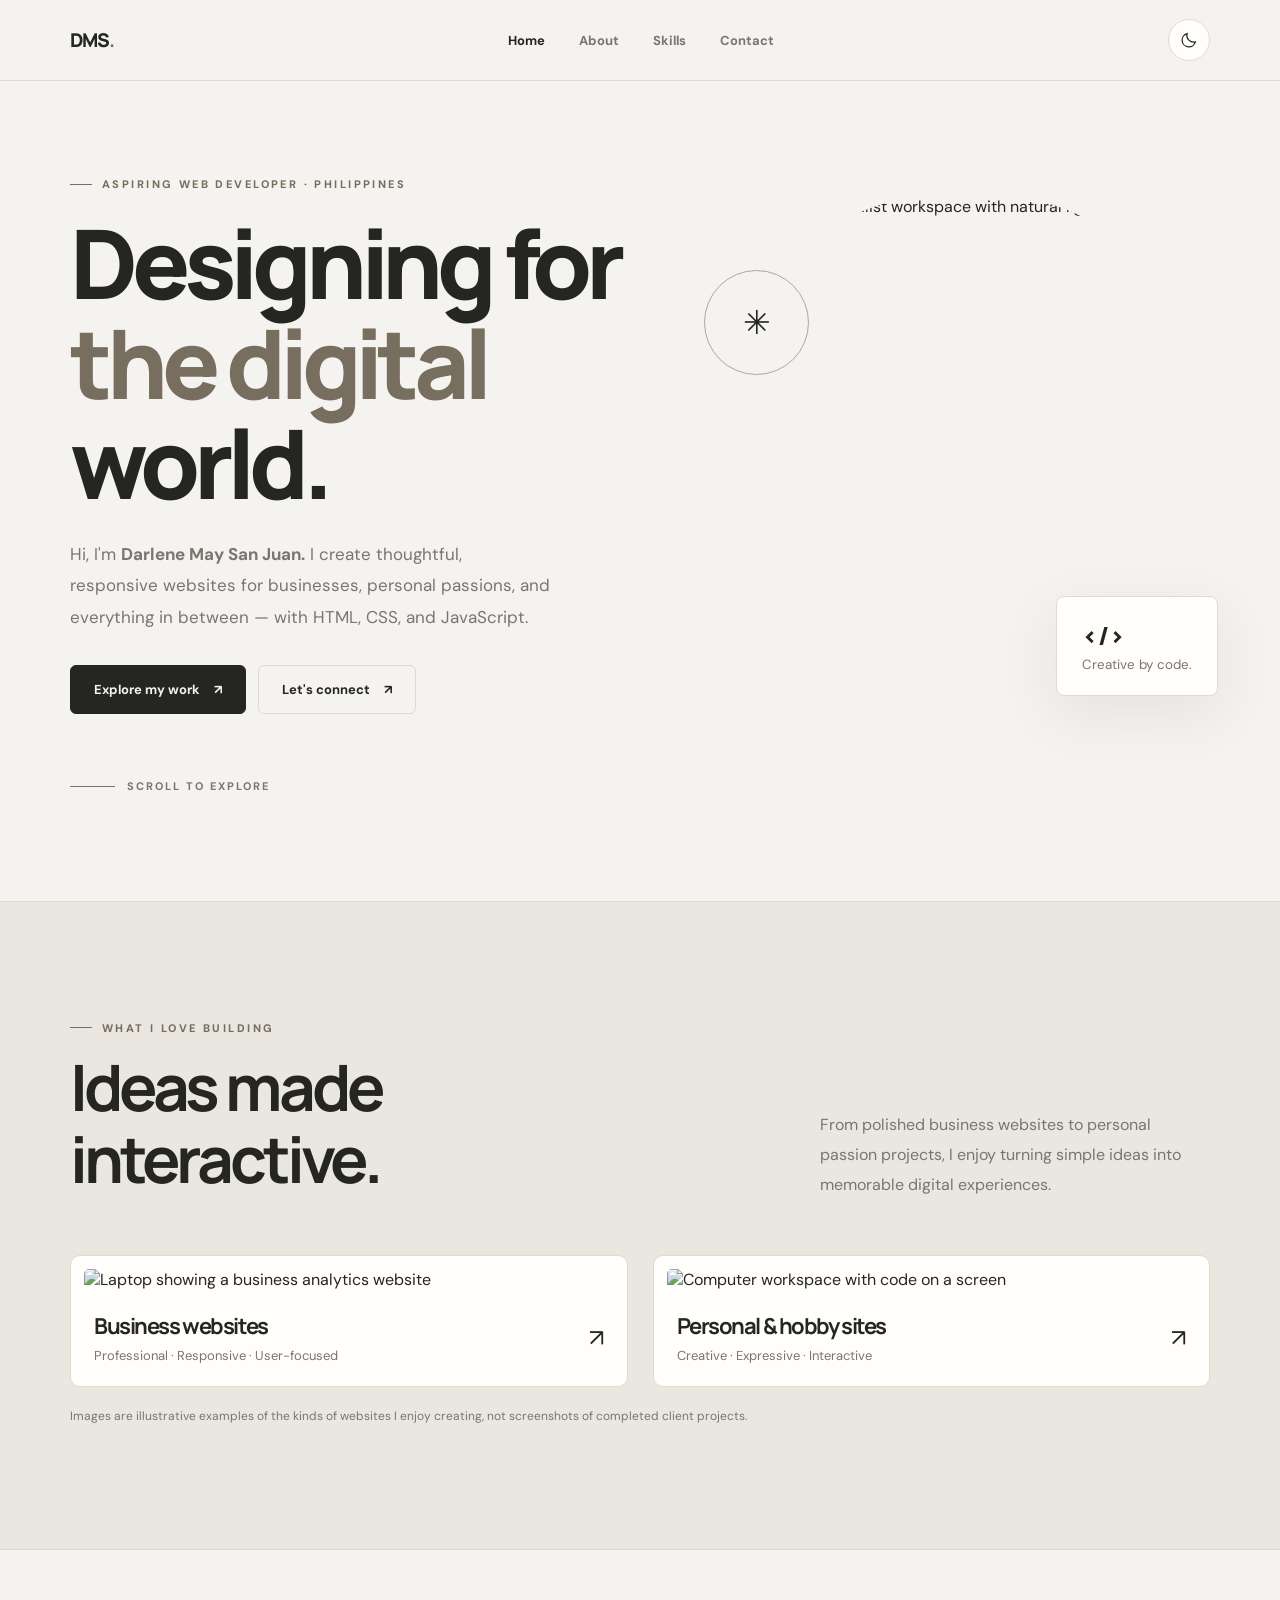
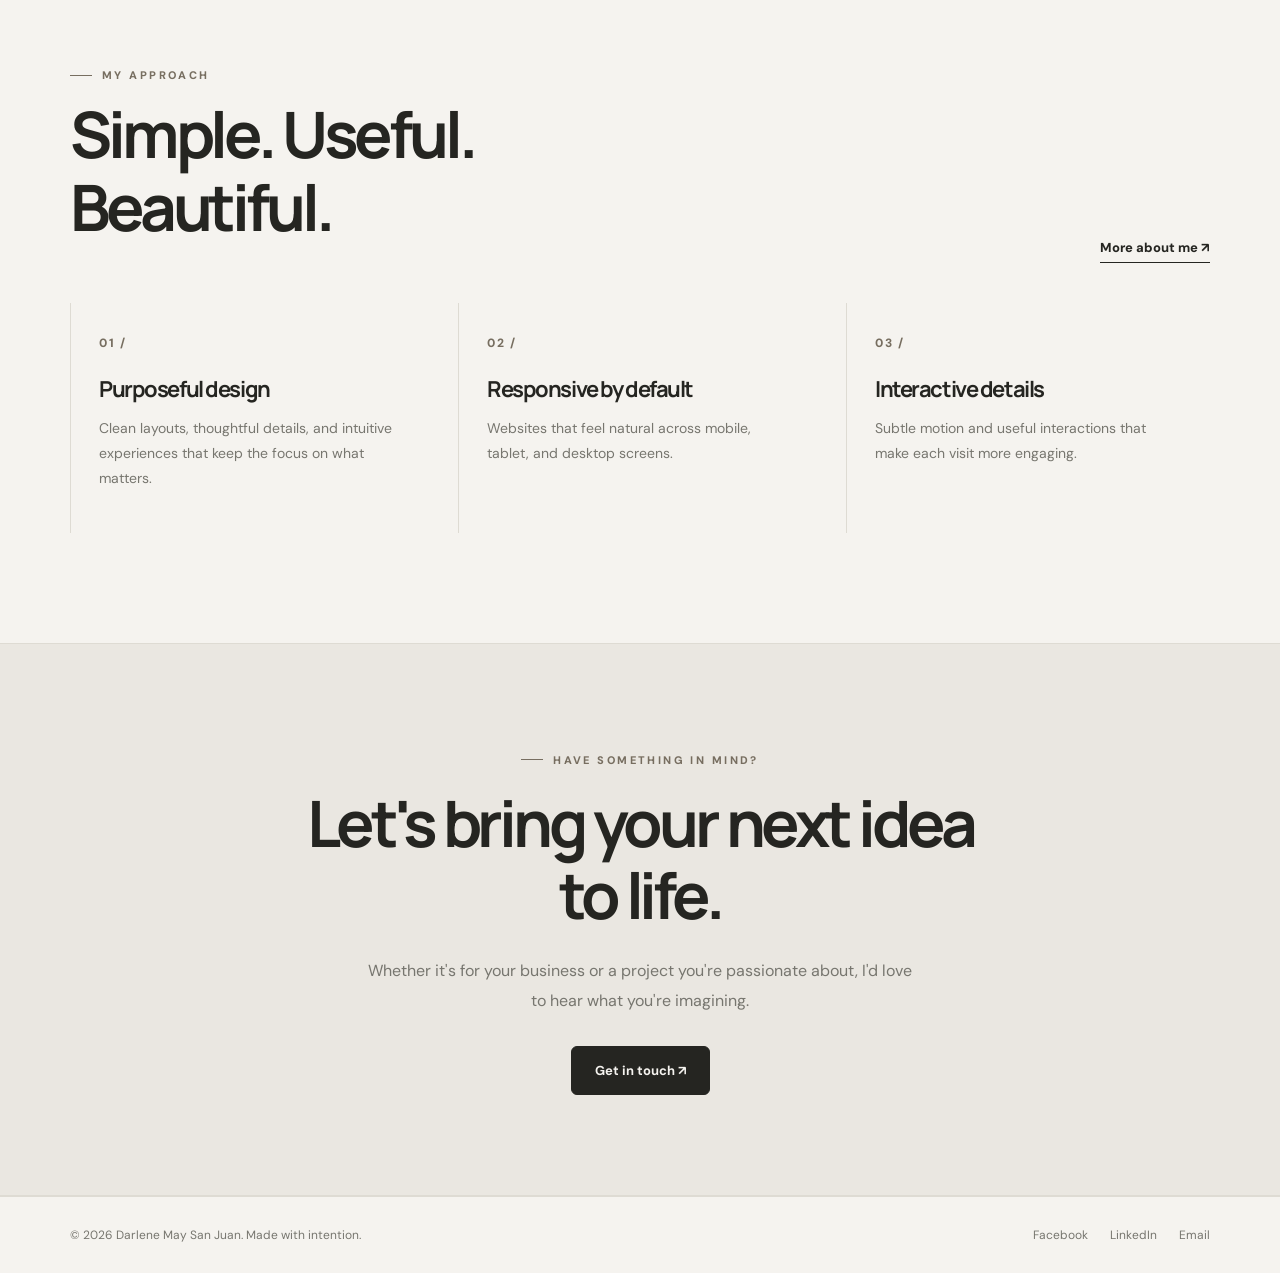
==== index.html @ 1e3a49b5 "Main files." ====
<!DOCTYPE html><html lang="en"><head><meta charset="UTF-8"><meta name="viewport" content="width=device-width, initial-scale=1"><meta name="description" content="Darlene May San Juan — aspiring web developer creating modern websites for businesses and hobbies."><title>Home | Darlene May San Juan</title><script src="js/theme-init.js"></script><link rel="stylesheet" href="css/style.css"></head><body><header class="site-header"><div class="container nav-wrap"><a class="brand" href="index.html" aria-label="Darlene May San Juan home">DMS<span>.</span></a><nav id="nav-links" class="nav-links" aria-label="Main navigation"><a href="index.html" class="active">Home</a><a href="about.html" class="">About</a><a href="skills.html" class="">Skills</a><a href="contact.html" class="">Contact</a></nav><div class="nav-actions"><button id="theme-toggle" class="icon-button" type="button" aria-label="Toggle light and dark mode" title="Toggle theme"><svg class="moon" viewBox="0 0 24 24" fill="none" stroke="currentColor" stroke-width="1.7"><path d="M20.5 14.5A9 9 0 0 1 9.5 3.5 9 9 0 1 0 20.5 14.5Z"/></svg><svg class="sun" viewBox="0 0 24 24" fill="none" stroke="currentColor" stroke-width="1.7"><circle cx="12" cy="12" r="4"/><path d="M12 2v2m0 16v2M4.93 4.93l1.42 1.42m11.3 11.3 1.42 1.42M2 12h2m16 0h2M4.93 19.07l1.42-1.42m11.3-11.3 1.42-1.42"/></svg></button><button id="menu-toggle" class="icon-button menu-toggle" type="button" aria-label="Toggle navigation" aria-expanded="false" aria-controls="nav-links"><svg viewBox="0 0 24 24" fill="none" stroke="currentColor" stroke-width="1.8"><path d="M4 7h16M4 12h16M4 17h16"/></svg></button></div></div></header><main><div class="container"><section class="hero"><div class="hero-copy reveal"><span class="eyebrow">Aspiring web developer · Philippines</span><h1>Designing for <em>the digital</em> world.</h1><p class="muted hero-desc">Hi, I'm <strong>Darlene May San Juan.</strong> I create thoughtful, responsive websites for businesses, personal passions, and everything in between — with HTML, CSS, and JavaScript.</p><div class="hero-actions"><a class="btn" href="#work">Explore my work <span>↗</span></a><a class="btn btn-outline" href="contact.html">Let's connect <span>↗</span></a></div><div class="scroll-hint">Scroll to explore</div></div><div class="hero-visual reveal"><img class="hero-photo" src="https://images.unsplash.com/photo-1497366811353-6870744d04b2?auto=format&fit=crop&w=1100&q=85" alt="Bright minimalist workspace with natural light"><div class="orbit" aria-hidden="true">✳</div><div class="floating-note"><strong>&lt;/&gt;</strong><small>Creative by code.</small></div></div></section></div><section class="section band" id="work"><div class="container"><div class="section-head reveal"><div><span class="eyebrow">What I love building</span><h2>Ideas made<br>interactive.</h2></div><p class="muted">From polished business websites to personal passion projects, I enjoy turning simple ideas into memorable digital experiences.</p></div><div class="work-grid"><article class="work-card reveal"><img loading="lazy" src="https://images.unsplash.com/photo-1460925895917-afdab827c52f?auto=format&fit=crop&w=1000&q=85" alt="Laptop showing a business analytics website"><div class="work-meta"><div><h3>Business websites</h3><p>Professional · Responsive · User-focused</p></div><span class="arrow" aria-hidden="true">↗</span></div></article><article class="work-card reveal"><img loading="lazy" src="https://images.unsplash.com/photo-1498050108023-c5249f4df085?auto=format&fit=crop&w=1000&q=85" alt="Computer workspace with code on a screen"><div class="work-meta"><div><h3>Personal & hobby sites</h3><p>Creative · Expressive · Interactive</p></div><span class="arrow" aria-hidden="true">↗</span></div></article></div><p class="muted" style="font-size:12px;margin-top:18px">Images are illustrative examples of the kinds of websites I enjoy creating, not screenshots of completed client projects.</p></div></section><section class="section"><div class="container"><div class="section-head reveal"><div><span class="eyebrow">My approach</span><h2>Simple. Useful.<br>Beautiful.</h2></div><a class="section-link" href="about.html">More about me ↗</a></div><div class="feature-grid"><div class="feature reveal"><span class="num">01 /</span><h3>Purposeful design</h3><p>Clean layouts, thoughtful details, and intuitive experiences that keep the focus on what matters.</p></div><div class="feature reveal"><span class="num">02 /</span><h3>Responsive by default</h3><p>Websites that feel natural across mobile, tablet, and desktop screens.</p></div><div class="feature reveal"><span class="num">03 /</span><h3>Interactive details</h3><p>Subtle motion and useful interactions that make each visit more engaging.</p></div></div></div></section><section class="band cta"><div class="container reveal"><span class="eyebrow">Have something in mind?</span><h2>Let's bring your next idea to life.</h2><p class="muted">Whether it's for your business or a project you're passionate about, I'd love to hear what you're imagining.</p><a class="btn" href="contact.html">Get in touch ↗</a></div></section></main><footer class="footer"><div class="container footer-inner"><span>© <span id="year">2026</span> Darlene May San Juan. Made with intention.</span><div class="footer-links"><a href="https://www.facebook.com/ptsanjuan01/" target="_blank" rel="noopener noreferrer">Facebook</a><a href="https://www.linkedin.com/in/ptsanjuan01" target="_blank" rel="noopener noreferrer">LinkedIn</a><a href="mailto:dsanjuan@cfo.gov.ph">Email</a></div></div></footer><button id="back-to-top" class="back-to-top" type="button" aria-label="Back to top">↑</button><script src="js/main.js" defer></script><script>document.getElementById('year').textContent=new Date().getFullYear()</script></body></html>
---- css/style.css ----
@import url('https://fonts.googleapis.com/css2?family=DM+Sans:wght@400;500;600;700&family=Manrope:wght@400;500;600;700;800&display=swap');
:root{--bg:#f5f3ef;--surface:#fffefa;--surface2:#eae7e1;--text:#252521;--muted:#77766f;--border:#dedbd3;--accent:#776e60;--accent2:#b1a596;--shadow:0 18px 60px rgba(42,39,34,.08);color-scheme:light}html[data-theme=dark]{--bg:#191a19;--surface:#232522;--surface2:#2c2e2a;--text:#f1f0eb;--muted:#b1b0a7;--border:#3b3d37;--accent:#c5b9a8;--accent2:#81796c;--shadow:0 18px 60px rgba(0,0,0,.18);color-scheme:dark}*{box-sizing:border-box}html{scroll-behavior:smooth}body{margin:0;background:var(--bg);color:var(--text);font-family:'DM Sans',sans-serif;transition:background .3s,color .3s}a{color:inherit;text-decoration:none}button,input,textarea{font:inherit}button{cursor:pointer}::selection{background:var(--accent2);color:#fff}.container{width:min(1140px,calc(100% - 48px));margin:auto}.site-header{position:sticky;top:0;z-index:50;background:color-mix(in srgb,var(--bg) 88%,transparent);backdrop-filter:blur(18px);border-bottom:1px solid var(--border)}.nav-wrap{min-height:80px;display:flex;align-items:center;justify-content:space-between;gap:24px}.brand{font:800 19px Manrope,sans-serif;letter-spacing:-.06em}.brand span{color:var(--accent)}.nav-links{display:flex;gap:34px;align-items:center}.nav-links a{font-size:13px;font-weight:700;color:var(--muted);transition:color .2s}.nav-links a:hover,.nav-links a.active{color:var(--text)}.nav-actions{display:flex;align-items:center;gap:12px}.icon-button{width:42px;height:42px;display:grid;place-items:center;border:1px solid var(--border);background:var(--surface);color:var(--text);border-radius:50%;transition:transform .25s,background .25s}.icon-button:hover{transform:translateY(-3px);background:var(--surface2)}.icon-button svg{width:18px;height:18px}.moon,.sun{display:none}html[data-theme=light] .moon,html:not([data-theme]) .moon{display:block}html[data-theme=dark] .sun{display:block}.menu-toggle{display:none}.eyebrow{display:inline-flex;align-items:center;gap:10px;text-transform:uppercase;letter-spacing:.22em;font-size:11px;font-weight:800;color:var(--accent)}.eyebrow:before{content:'';width:22px;height:1px;background:var(--accent)}h1,h2,h3,p{margin-top:0}h1,h2,h3{font-family:Manrope,sans-serif;letter-spacing:-.065em}h1{font-size:clamp(52px,7.5vw,104px);line-height:1.04;margin:22px 0 26px;font-weight:800}h2{font-size:clamp(36px,5vw,64px);line-height:1.13;margin:16px 0 20px}h3{font-size:22px;line-height:1.3}.muted{color:var(--muted);line-height:1.85}.hero{min-height:calc(100svh - 80px);display:grid;grid-template-columns:1.08fr .92fr;gap:7%;align-items:center;padding:70px 0 90px}.hero h1 em{font-style:normal;color:var(--accent)}.hero-desc{font-size:17px;max-width:480px}.hero-actions{display:flex;gap:12px;flex-wrap:wrap;margin-top:32px}.btn{display:inline-flex;align-items:center;justify-content:center;gap:14px;padding:15px 23px;border-radius:6px;border:1px solid var(--text);background:var(--text);color:var(--bg);font-weight:700;font-size:13px;transition:transform .25s,background .25s}.btn:hover{transform:translateY(-4px)}.btn-outline{background:transparent;color:var(--text);border-color:var(--border)}.btn-outline:hover{background:var(--surface2)}.hero-visual{position:relative;min-height:570px}.hero-photo{position:absolute;inset:0 24px 34px 25px;width:calc(100% - 49px);height:calc(100% - 34px);object-fit:cover;filter:saturate(.55);border-radius:190px 190px 10px 10px}.floating-note{position:absolute;right:-8px;bottom:70px;padding:21px 25px;background:var(--surface);box-shadow:var(--shadow);border:1px solid var(--border);border-radius:8px;animation:float 5s ease-in-out infinite}.floating-note strong{display:block;font:800 25px Manrope}.floating-note small{color:var(--muted)}.orbit{position:absolute;left:-18px;top:13%;width:105px;height:105px;border:1px solid var(--accent2);border-radius:50%;display:grid;place-items:center;background:var(--bg);font-size:33px;animation:float 6s ease-in-out infinite reverse}.scroll-hint{display:flex;gap:12px;align-items:center;font-size:11px;letter-spacing:.18em;text-transform:uppercase;font-weight:700;color:var(--muted);margin-top:65px}.scroll-hint:before{content:'';height:1px;width:45px;background:var(--muted)}section.section{padding:110px 0}.section-head{display:flex;justify-content:space-between;align-items:end;gap:35px;margin-bottom:40px}.section-head .muted{max-width:390px}.section-link{font-size:13px;font-weight:800;border-bottom:1px solid var(--text);padding-bottom:6px;white-space:nowrap}.work-grid{display:grid;grid-template-columns:1fr 1fr;gap:25px}.work-card{border:1px solid var(--border);background:var(--surface);padding:13px;border-radius:10px;transition:transform .35s,box-shadow .35s}.work-card:hover{transform:translateY(-8px);box-shadow:var(--shadow)}.work-card img{width:100%;height:310px;object-fit:cover;border-radius:5px;filter:saturate(.7)}.work-meta{display:flex;align-items:center;justify-content:space-between;padding:22px 10px 9px;gap:10px}.work-meta h3{margin:0 0 6px}.work-meta p{font-size:13px;margin:0;color:var(--muted)}.arrow{font-size:24px}.band{background:var(--surface2);border-top:1px solid var(--border);border-bottom:1px solid var(--border)}.feature-grid{display:grid;grid-template-columns:repeat(3,1fr);gap:24px}.feature{padding:28px;border-left:1px solid var(--border)}.feature .num{font-size:12px;color:var(--accent);font-weight:800;letter-spacing:.15em}.feature h3{margin:23px 0 12px}.feature p{font-size:14px;color:var(--muted);line-height:1.8}.cta{padding:100px 0;text-align:center}.cta h2{max-width:730px;margin:20px auto 25px}.cta p{max-width:560px;margin:0 auto 30px}.footer{border-top:1px solid var(--border);padding:30px 0}.footer-inner{display:flex;justify-content:space-between;gap:20px;align-items:center;font-size:12px;color:var(--muted)}.footer-links{display:flex;gap:22px}.page-intro{padding:110px 0 65px;max-width:850px}.page-intro h1{font-size:clamp(54px,7vw,85px)}.page-intro .muted{max-width:650px;font-size:17px}.split{display:grid;grid-template-columns:1fr 1fr;gap:9%;align-items:center}.about-image{width:100%;height:530px;object-fit:cover;border-radius:8px;filter:saturate(.65)}.body-copy p{line-height:1.95;color:var(--muted)}.stat-row{display:flex;gap:35px;margin-top:30px}.stat-row strong{font:800 32px Manrope;display:block}.stat-row small{color:var(--muted)}.skills-grid{display:grid;grid-template-columns:repeat(3,1fr);gap:20px}.skill-card{border:1px solid var(--border);background:var(--surface);border-radius:8px;padding:34px;transition:transform .25s}.skill-card:hover{transform:translateY(-5px)}.skill-icon{font:800 26px Manrope;color:var(--accent);margin-bottom:45px}.skill-card h3{margin-bottom:10px}.skill-card p{color:var(--muted);font-size:14px;line-height:1.8}.skill-tag{display:inline-block;font-size:11px;text-transform:uppercase;letter-spacing:.1em;border:1px solid var(--border);border-radius:30px;padding:7px 12px;margin:8px 5px 0 0;color:var(--muted)}.contact-grid{display:grid;grid-template-columns:.9fr 1.1fr;gap:10%;padding-bottom:120px}.contact-method{border-bottom:1px solid var(--border);padding:22px 0}.contact-method small{display:block;color:var(--muted);margin-bottom:9px;text-transform:uppercase;letter-spacing:.13em;font-size:11px}.contact-method a{font-weight:700;overflow-wrap:anywhere}.contact-method a:hover{text-decoration:underline}.contact-form{background:var(--surface);padding:35px;border:1px solid var(--border);border-radius:10px}.field{margin-bottom:20px}.field label{display:block;font-size:12px;font-weight:700;margin-bottom:9px}.field input,.field textarea{width:100%;padding:15px;background:var(--bg);color:var(--text);border:1px solid var(--border);border-radius:5px;outline:none}.field input:focus,.field textarea:focus{border-color:var(--accent)}.field textarea{resize:vertical;min-height:150px}.form-note{font-size:12px;color:var(--muted);line-height:1.6;margin-top:16px}.back-to-top{position:fixed;bottom:25px;right:25px;width:46px;height:46px;border-radius:50%;border:1px solid var(--border);background:var(--text);color:var(--bg);font-size:20px;z-index:40;opacity:0;pointer-events:none;transform:translateY(12px);transition:all .25s}.back-to-top.show{opacity:1;pointer-events:auto;transform:translateY(0)}.reveal{opacity:0;transform:translateY(35px);transition:opacity .8s ease,transform .8s ease}.reveal.visible{opacity:1;transform:translateY(0)}@keyframes float{0%,100%{transform:translateY(0)}50%{transform:translateY(-13px)}}@media(max-width:850px){.hero{grid-template-columns:1fr;gap:35px;padding-top:70px}.hero-visual{min-height:490px;max-width:570px;width:100%;margin:auto}.nav-links{position:absolute;top:80px;left:0;right:0;background:var(--surface);border-bottom:1px solid var(--border);padding:25px;display:none;flex-direction:column;align-items:flex-start}.nav-links.open{display:flex}.menu-toggle{display:grid}.section-head{align-items:start;flex-direction:column}.split,.contact-grid{grid-template-columns:1fr;gap:40px}.skills-grid{grid-template-columns:repeat(2,1fr)}}@media(max-width:600px){.container{width:min(100% - 36px,1140px)}.nav-wrap{min-height:70px}.nav-links{top:70px}.hero{min-height:auto;padding:60px 0 65px}.hero-visual{min-height:390px}.hero-photo{inset:0 14px 25px;width:calc(100% - 28px);height:calc(100% - 25px)}.orbit{left:0;width:70px;height:70px;font-size:25px}.floating-note{right:0;bottom:40px;padding:13px 16px}.scroll-hint{margin-top:38px}section.section{padding:75px 0}.work-grid,.feature-grid,.skills-grid{grid-template-columns:1fr}.work-card img{height:230px}.feature{padding:15px 0 15px 22px}.page-intro{padding:75px 0 35px}.about-image{height:350px}.contact-grid{padding-bottom:70px}.contact-form{padding:22px}.footer-inner{flex-direction:column;align-items:flex-start}.cta{padding:75px 0}}@media(prefers-reduced-motion:reduce){*,*:before,*:after{animation:none!important;scroll-behavior:auto!important;transition:none!important}.reveal{opacity:1;transform:none}}
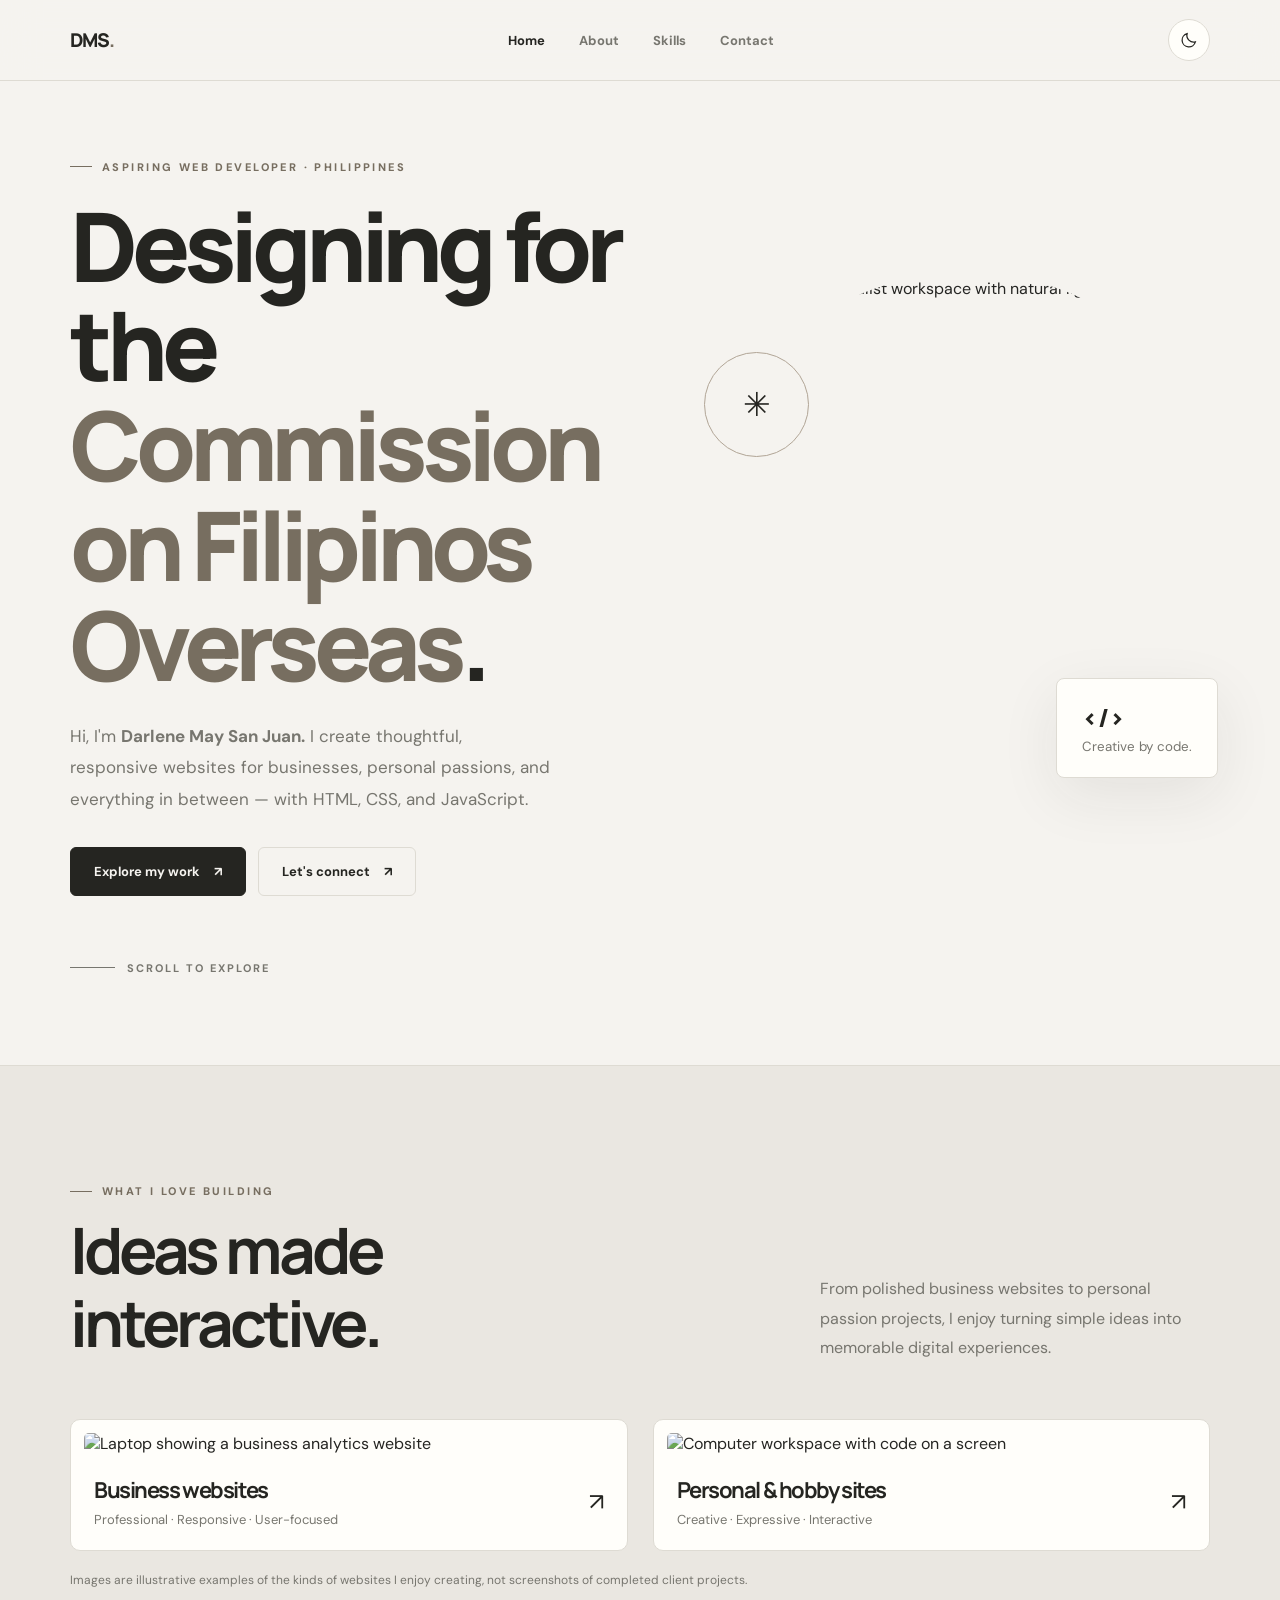
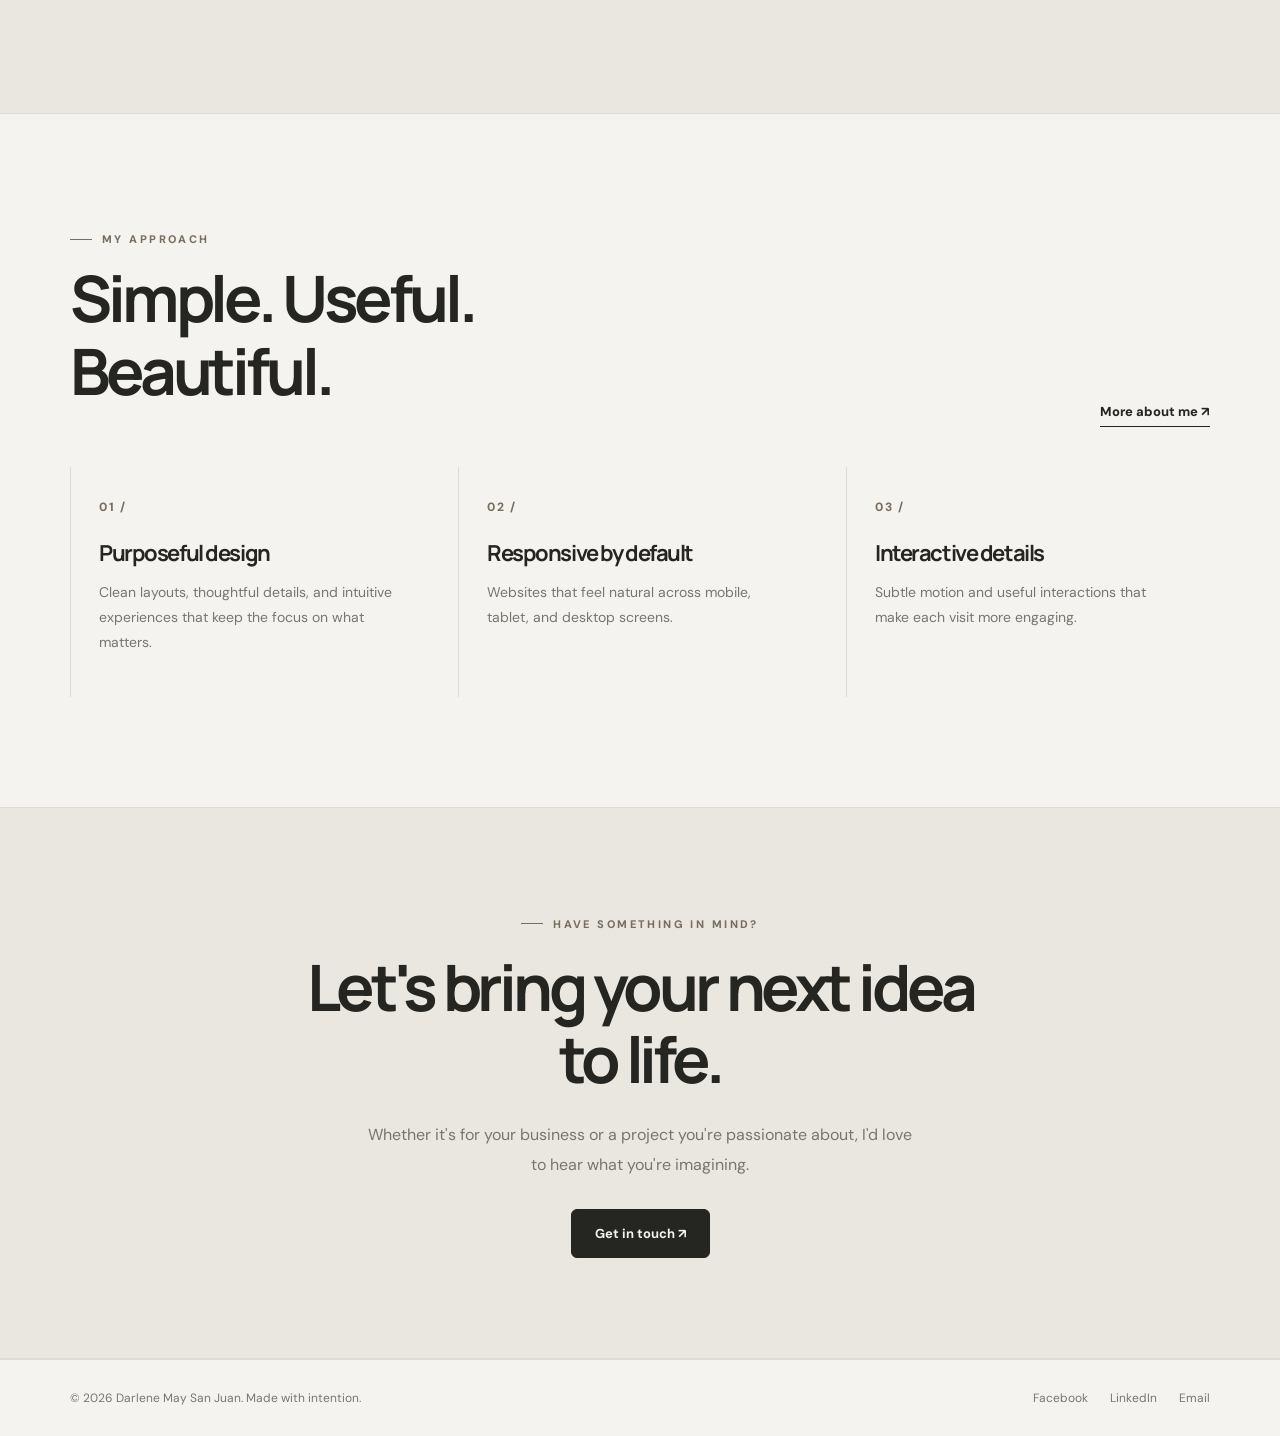
==== commit ce567f4e: "Update index.html" ====
--- a/index.html
+++ b/index.html
@@ -1 +1,6 @@
-<!DOCTYPE html><html lang="en"><head><meta charset="UTF-8"><meta name="viewport" content="width=device-width, initial-scale=1"><meta name="description" content="Darlene May San Juan — aspiring web developer creating modern websites for businesses and hobbies."><title>Home | Darlene May San Juan</title><script src="js/theme-init.js"></script><link rel="stylesheet" href="css/style.css"></head><body><header class="site-header"><div class="container nav-wrap"><a class="brand" href="index.html" aria-label="Darlene May San Juan home">DMS<span>.</span></a><nav id="nav-links" class="nav-links" aria-label="Main navigation"><a href="index.html" class="active">Home</a><a href="about.html" class="">About</a><a href="skills.html" class="">Skills</a><a href="contact.html" class="">Contact</a></nav><div class="nav-actions"><button id="theme-toggle" class="icon-button" type="button" aria-label="Toggle light and dark mode" title="Toggle theme"><svg class="moon" viewBox="0 0 24 24" fill="none" stroke="currentColor" stroke-width="1.7"><path d="M20.5 14.5A9 9 0 0 1 9.5 3.5 9 9 0 1 0 20.5 14.5Z"/></svg><svg class="sun" viewBox="0 0 24 24" fill="none" stroke="currentColor" stroke-width="1.7"><circle cx="12" cy="12" r="4"/><path d="M12 2v2m0 16v2M4.93 4.93l1.42 1.42m11.3 11.3 1.42 1.42M2 12h2m16 0h2M4.93 19.07l1.42-1.42m11.3-11.3 1.42-1.42"/></svg></button><button id="menu-toggle" class="icon-button menu-toggle" type="button" aria-label="Toggle navigation" aria-expanded="false" aria-controls="nav-links"><svg viewBox="0 0 24 24" fill="none" stroke="currentColor" stroke-width="1.8"><path d="M4 7h16M4 12h16M4 17h16"/></svg></button></div></div></header><main><div class="container"><section class="hero"><div class="hero-copy reveal"><span class="eyebrow">Aspiring web developer · Philippines</span><h1>Designing for <em>the digital</em> world.</h1><p class="muted hero-desc">Hi, I'm <strong>Darlene May San Juan.</strong> I create thoughtful, responsive websites for businesses, personal passions, and everything in between — with HTML, CSS, and JavaScript.</p><div class="hero-actions"><a class="btn" href="#work">Explore my work <span>↗</span></a><a class="btn btn-outline" href="contact.html">Let's connect <span>↗</span></a></div><div class="scroll-hint">Scroll to explore</div></div><div class="hero-visual reveal"><img class="hero-photo" src="https://images.unsplash.com/photo-1497366811353-6870744d04b2?auto=format&fit=crop&w=1100&q=85" alt="Bright minimalist workspace with natural light"><div class="orbit" aria-hidden="true">✳</div><div class="floating-note"><strong>&lt;/&gt;</strong><small>Creative by code.</small></div></div></section></div><section class="section band" id="work"><div class="container"><div class="section-head reveal"><div><span class="eyebrow">What I love building</span><h2>Ideas made<br>interactive.</h2></div><p class="muted">From polished business websites to personal passion projects, I enjoy turning simple ideas into memorable digital experiences.</p></div><div class="work-grid"><article class="work-card reveal"><img loading="lazy" src="https://images.unsplash.com/photo-1460925895917-afdab827c52f?auto=format&fit=crop&w=1000&q=85" alt="Laptop showing a business analytics website"><div class="work-meta"><div><h3>Business websites</h3><p>Professional · Responsive · User-focused</p></div><span class="arrow" aria-hidden="true">↗</span></div></article><article class="work-card reveal"><img loading="lazy" src="https://images.unsplash.com/photo-1498050108023-c5249f4df085?auto=format&fit=crop&w=1000&q=85" alt="Computer workspace with code on a screen"><div class="work-meta"><div><h3>Personal & hobby sites</h3><p>Creative · Expressive · Interactive</p></div><span class="arrow" aria-hidden="true">↗</span></div></article></div><p class="muted" style="font-size:12px;margin-top:18px">Images are illustrative examples of the kinds of websites I enjoy creating, not screenshots of completed client projects.</p></div></section><section class="section"><div class="container"><div class="section-head reveal"><div><span class="eyebrow">My approach</span><h2>Simple. Useful.<br>Beautiful.</h2></div><a class="section-link" href="about.html">More about me ↗</a></div><div class="feature-grid"><div class="feature reveal"><span class="num">01 /</span><h3>Purposeful design</h3><p>Clean layouts, thoughtful details, and intuitive experiences that keep the focus on what matters.</p></div><div class="feature reveal"><span class="num">02 /</span><h3>Responsive by default</h3><p>Websites that feel natural across mobile, tablet, and desktop screens.</p></div><div class="feature reveal"><span class="num">03 /</span><h3>Interactive details</h3><p>Subtle motion and useful interactions that make each visit more engaging.</p></div></div></div></section><section class="band cta"><div class="container reveal"><span class="eyebrow">Have something in mind?</span><h2>Let's bring your next idea to life.</h2><p class="muted">Whether it's for your business or a project you're passionate about, I'd love to hear what you're imagining.</p><a class="btn" href="contact.html">Get in touch ↗</a></div></section></main><footer class="footer"><div class="container footer-inner"><span>© <span id="year">2026</span> Darlene May San Juan. Made with intention.</span><div class="footer-links"><a href="https://www.facebook.com/ptsanjuan01/" target="_blank" rel="noopener noreferrer">Facebook</a><a href="https://www.linkedin.com/in/ptsanjuan01" target="_blank" rel="noopener noreferrer">LinkedIn</a><a href="mailto:dsanjuan@cfo.gov.ph">Email</a></div></div></footer><button id="back-to-top" class="back-to-top" type="button" aria-label="Back to top">↑</button><script src="js/main.js" defer></script><script>document.getElementById('year').textContent=new Date().getFullYear()</script></body></html>+<!DOCTYPE html><html lang="en"><head><meta charset="UTF-8"><meta name="viewport" content="width=device-width, initial-scale=1">
+  <meta name="description" content="Darlene May San Juan — aspiring web developer creating modern websites for businesses and hobbies.">
+  <title>Home | Darlene May San Juan</title>
+  <script src="js/theme-init.js"></script><link rel="stylesheet" href="css/style.css"></head>
+  <body>
+    <header class="site-header"><div class="container nav-wrap"><a class="brand" href="index.html" aria-label="Darlene May San Juan home">DMS<span>.</span></a><nav id="nav-links" class="nav-links" aria-label="Main navigation"><a href="index.html" class="active">Home</a><a href="about.html" class="">About</a><a href="skills.html" class="">Skills</a><a href="contact.html" class="">Contact</a></nav><div class="nav-actions"><button id="theme-toggle" class="icon-button" type="button" aria-label="Toggle light and dark mode" title="Toggle theme"><svg class="moon" viewBox="0 0 24 24" fill="none" stroke="currentColor" stroke-width="1.7"><path d="M20.5 14.5A9 9 0 0 1 9.5 3.5 9 9 0 1 0 20.5 14.5Z"/></svg><svg class="sun" viewBox="0 0 24 24" fill="none" stroke="currentColor" stroke-width="1.7"><circle cx="12" cy="12" r="4"/><path d="M12 2v2m0 16v2M4.93 4.93l1.42 1.42m11.3 11.3 1.42 1.42M2 12h2m16 0h2M4.93 19.07l1.42-1.42m11.3-11.3 1.42-1.42"/></svg></button><button id="menu-toggle" class="icon-button menu-toggle" type="button" aria-label="Toggle navigation" aria-expanded="false" aria-controls="nav-links"><svg viewBox="0 0 24 24" fill="none" stroke="currentColor" stroke-width="1.8"><path d="M4 7h16M4 12h16M4 17h16"/></svg></button></div></div></header><main><div class="container"><section class="hero"><div class="hero-copy reveal"><span class="eyebrow">Aspiring web developer · Philippines</span><h1>Designing for the <em>Commission on Filipinos Overseas</em>.</h1><p class="muted hero-desc">Hi, I'm <strong>Darlene May San Juan.</strong> I create thoughtful, responsive websites for businesses, personal passions, and everything in between — with HTML, CSS, and JavaScript.</p><div class="hero-actions"><a class="btn" href="#work">Explore my work <span>↗</span></a><a class="btn btn-outline" href="contact.html">Let's connect <span>↗</span></a></div><div class="scroll-hint">Scroll to explore</div></div><div class="hero-visual reveal"><img class="hero-photo" src="https://images.unsplash.com/photo-1497366811353-6870744d04b2?auto=format&fit=crop&w=1100&q=85" alt="Bright minimalist workspace with natural light"><div class="orbit" aria-hidden="true">✳</div><div class="floating-note"><strong>&lt;/&gt;</strong><small>Creative by code.</small></div></div></section></div><section class="section band" id="work"><div class="container"><div class="section-head reveal"><div><span class="eyebrow">What I love building</span><h2>Ideas made<br>interactive.</h2></div><p class="muted">From polished business websites to personal passion projects, I enjoy turning simple ideas into memorable digital experiences.</p></div><div class="work-grid"><article class="work-card reveal"><img loading="lazy" src="https://images.unsplash.com/photo-1460925895917-afdab827c52f?auto=format&fit=crop&w=1000&q=85" alt="Laptop showing a business analytics website"><div class="work-meta"><div><h3>Business websites</h3><p>Professional · Responsive · User-focused</p></div><span class="arrow" aria-hidden="true">↗</span></div></article><article class="work-card reveal"><img loading="lazy" src="https://images.unsplash.com/photo-1498050108023-c5249f4df085?auto=format&fit=crop&w=1000&q=85" alt="Computer workspace with code on a screen"><div class="work-meta"><div><h3>Personal & hobby sites</h3><p>Creative · Expressive · Interactive</p></div><span class="arrow" aria-hidden="true">↗</span></div></article></div><p class="muted" style="font-size:12px;margin-top:18px">Images are illustrative examples of the kinds of websites I enjoy creating, not screenshots of completed client projects.</p></div></section><section class="section"><div class="container"><div class="section-head reveal"><div><span class="eyebrow">My approach</span><h2>Simple. Useful.<br>Beautiful.</h2></div><a class="section-link" href="about.html">More about me ↗</a></div><div class="feature-grid"><div class="feature reveal"><span class="num">01 /</span><h3>Purposeful design</h3><p>Clean layouts, thoughtful details, and intuitive experiences that keep the focus on what matters.</p></div><div class="feature reveal"><span class="num">02 /</span><h3>Responsive by default</h3><p>Websites that feel natural across mobile, tablet, and desktop screens.</p></div><div class="feature reveal"><span class="num">03 /</span><h3>Interactive details</h3><p>Subtle motion and useful interactions that make each visit more engaging.</p></div></div></div></section><section class="band cta"><div class="container reveal"><span class="eyebrow">Have something in mind?</span><h2>Let's bring your next idea to life.</h2><p class="muted">Whether it's for your business or a project you're passionate about, I'd love to hear what you're imagining.</p><a class="btn" href="contact.html">Get in touch ↗</a></div></section></main><footer class="footer"><div class="container footer-inner"><span>© <span id="year">2026</span> Darlene May San Juan. Made with intention.</span><div class="footer-links"><a href="https://www.facebook.com/ptsanjuan01/" target="_blank" rel="noopener noreferrer">Facebook</a><a href="https://www.linkedin.com/in/ptsanjuan01" target="_blank" rel="noopener noreferrer">LinkedIn</a><a href="mailto:dsanjuan@cfo.gov.ph">Email</a></div></div></footer><button id="back-to-top" class="back-to-top" type="button" aria-label="Back to top">↑</button><script src="js/main.js" defer></script><script>document.getElementById('year').textContent=new Date().getFullYear()</script></body></html>
